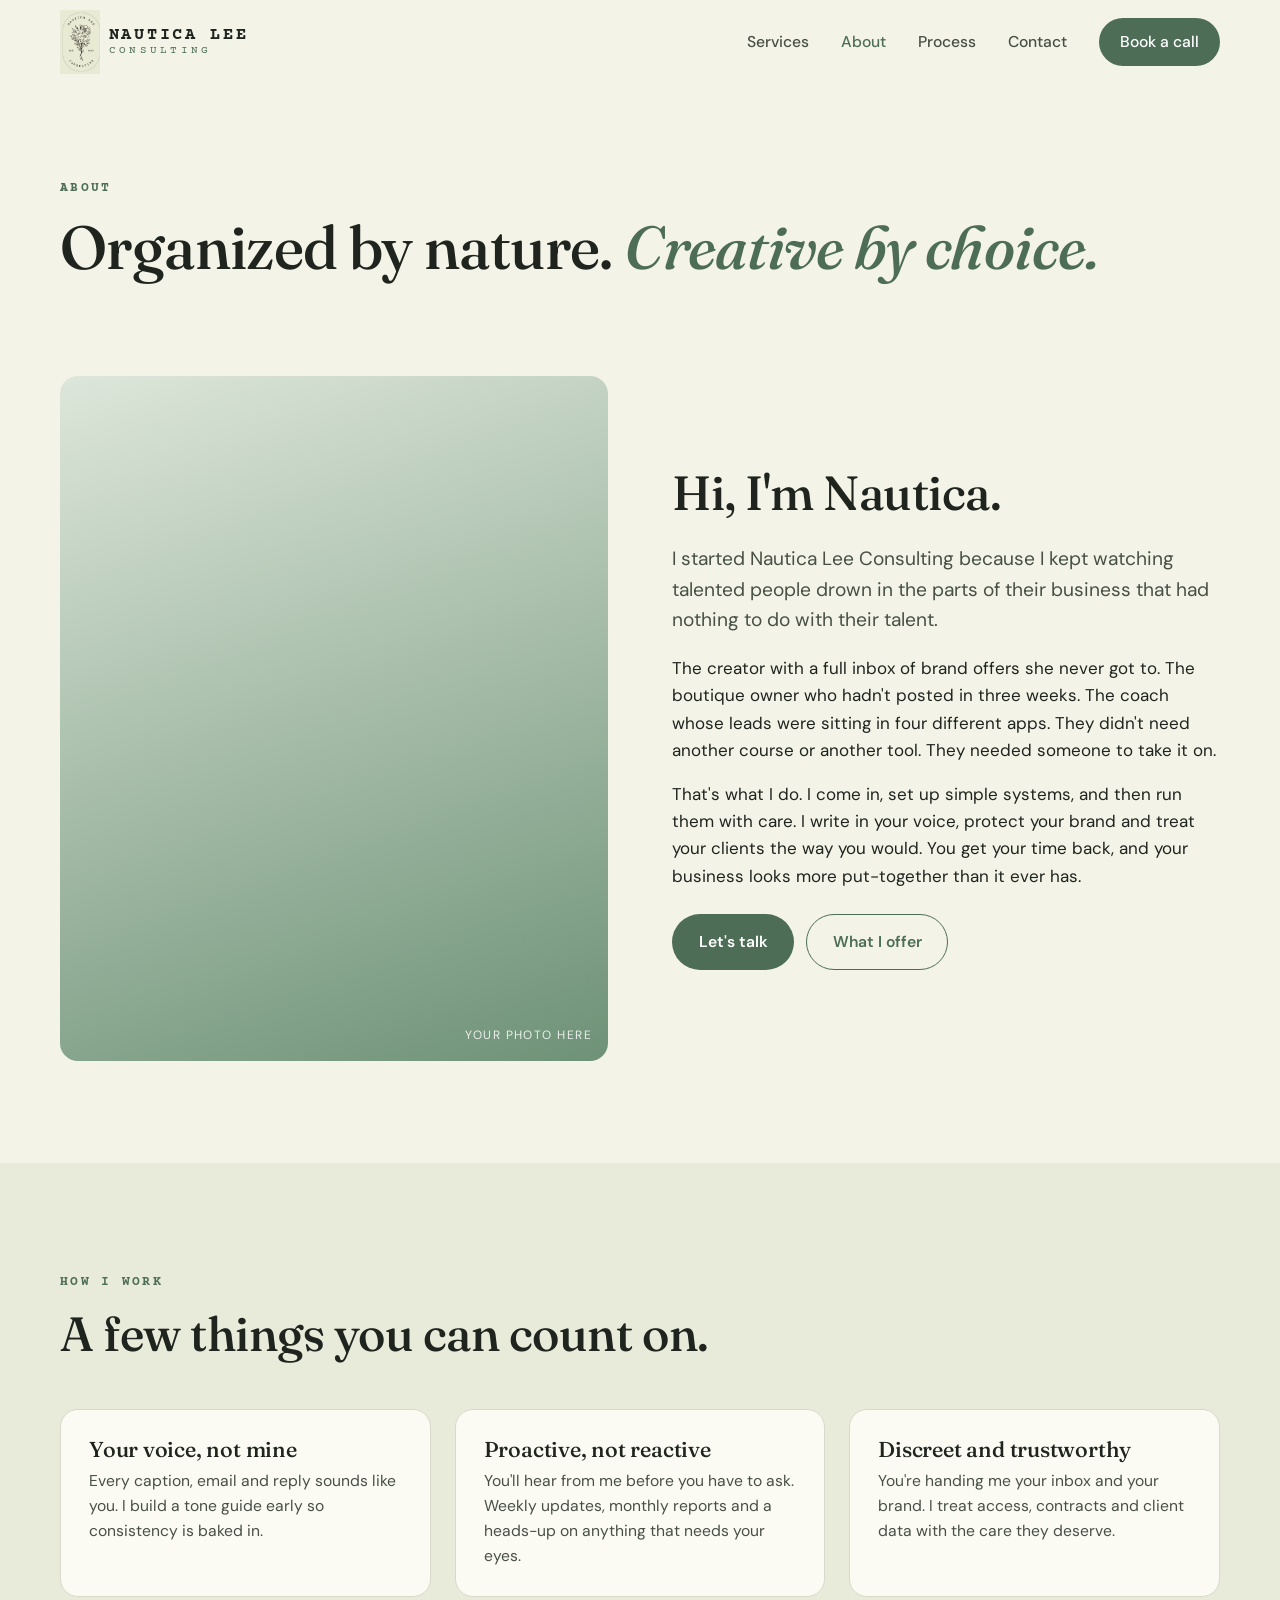
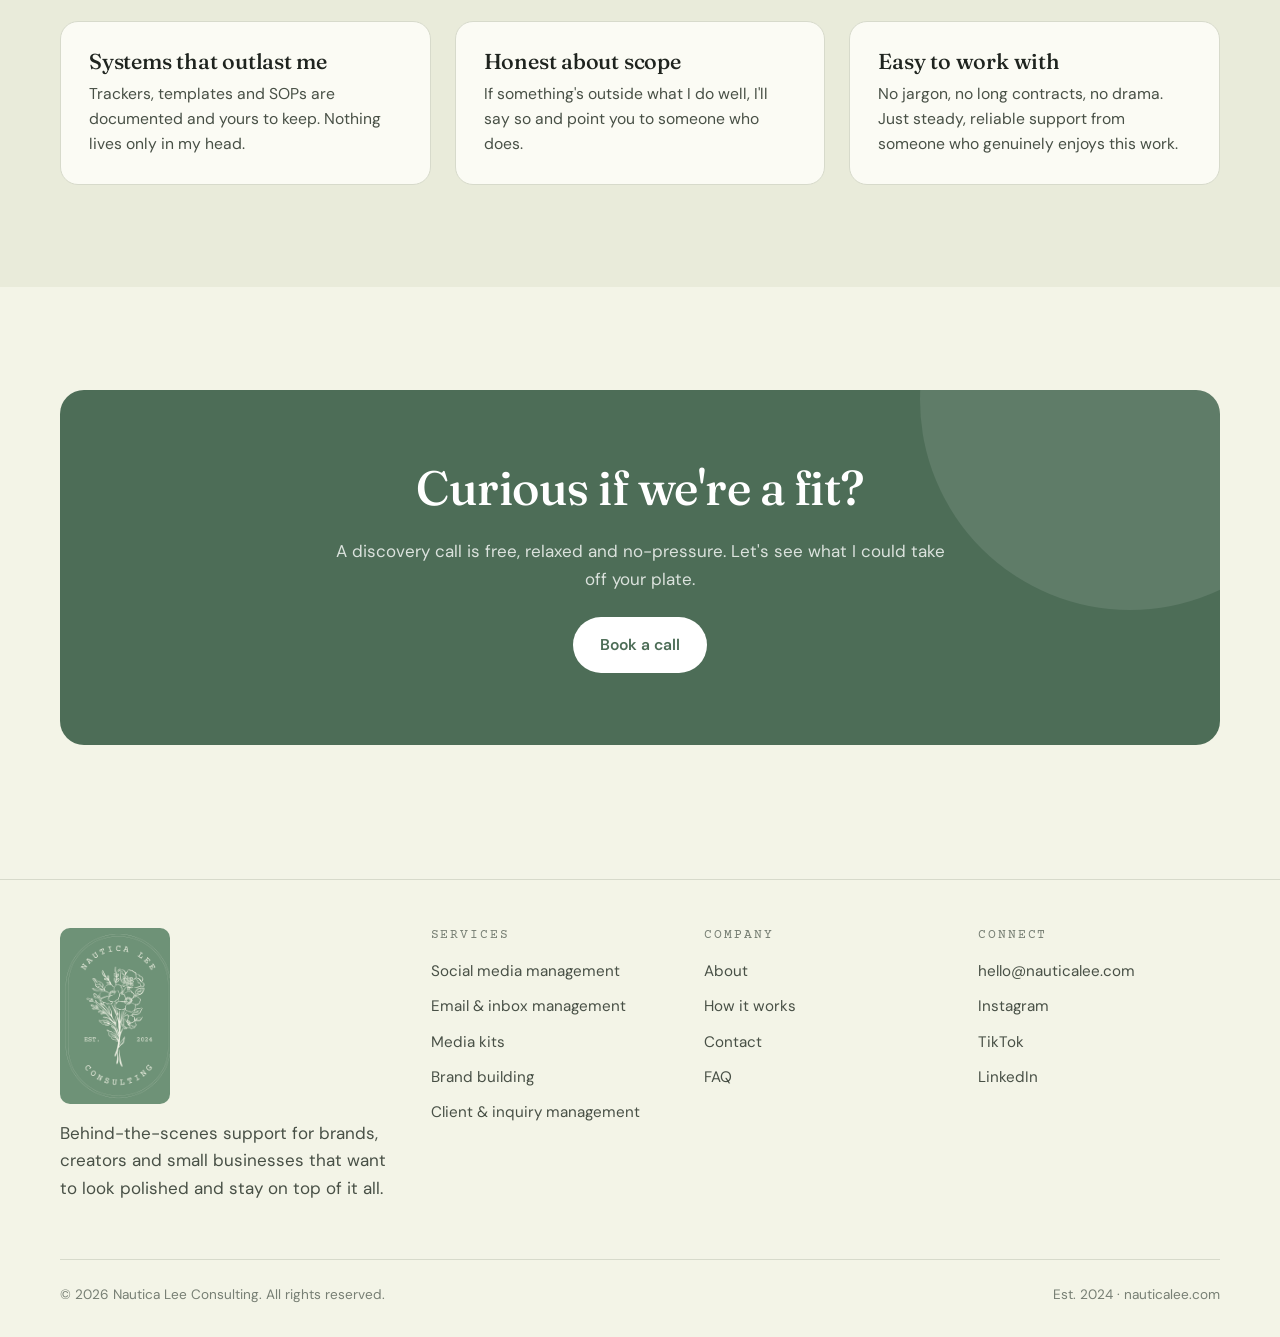
==== about.html @ ff3dcd59 "Build Nautica Lee Consulting marketing site Static four-page site (home, services, about, contact) f" ====
<!doctype html>
<html lang="en">
<head>
  <meta charset="utf-8">
  <meta name="viewport" content="width=device-width, initial-scale=1">
  <title>About Nautica | Nautica Lee Consulting</title>
  <meta name="description" content="Meet Nautica, the organized, creative partner behind Nautica Lee Consulting. Behind-the-scenes support for creators, talent and small businesses.">
  <link rel="canonical" href="https://nauticalee.com/about.html">
  <meta property="og:type" content="website">
  <meta property="og:site_name" content="Nautica Lee Consulting">
  <meta property="og:image" content="https://nauticalee.com/assets/brand/logo-sage.png">
  <meta property="og:title" content="About Nautica | Nautica Lee Consulting">
  <meta property="og:description" content="Meet Nautica, the organized, creative partner behind Nautica Lee Consulting. Behind-the-scenes support for creators, talent and small businesses.">
  <meta property="og:url" content="https://nauticalee.com/about.html">
  <meta name="theme-color" content="#6E9277">
  <link rel="icon" href="assets/favicon.png" type="image/png">
  <link rel="apple-touch-icon" href="assets/apple-touch-icon.png">
  <link rel="preconnect" href="https://fonts.googleapis.com">
  <link rel="preconnect" href="https://fonts.gstatic.com" crossorigin>
  <link href="https://fonts.googleapis.com/css2?family=Courier+Prime:wght@400;700&family=DM+Sans:ital,opsz,wght@0,9..40,400;0,9..40,500;0,9..40,600;1,9..40,400&family=Fraunces:ital,opsz,wght@0,9..144,400;0,9..144,500;0,9..144,600;1,9..144,400;1,9..144,500&display=swap" rel="stylesheet">
  <link rel="stylesheet" href="assets/styles.css">
</head>
<body>
<a class="visually-hidden" href="#main">Skip to content</a>
<header class="site-header">
  <div class="container nav">
    <a class="logo" href="index.html" aria-label="Nautica Lee Consulting home"><img class="logo-img" src="assets/brand/logo-cream-500.png" alt="" width="40" height="64"><span class="logo-text">Nautica Lee <small>Consulting</small></span></a>
    <button class="nav-toggle" aria-expanded="false" aria-controls="nav-links" aria-label="Toggle navigation"><span></span><span></span><span></span></button>
    <ul class="nav-links" id="nav-links">
      <li><a href="services.html" >Services</a></li>
      <li><a href="about.html" aria-current="page">About</a></li>
      <li><a href="index.html#process">Process</a></li>
      <li><a href="contact.html" >Contact</a></li>
      <li><a class="btn btn-primary" href="contact.html">Book a call</a></li>
    </ul>
  </div>
</header>
<main id="main">
<section class="page-hero">
  <div class="container">
    <span class="eyebrow">About</span>
    <h1>Organized by nature. <span class="italic">Creative by choice.</span></h1>
  </div>
</section>

<section class="section" style="padding-top:1rem">
  <div class="container split">
    <div class="portrait reveal"></div>
    <div class="reveal">
      <h2>Hi, I'm Nautica.</h2>
      <p class="lead">I started Nautica Lee Consulting because I kept watching talented people drown in the parts of their business that had nothing to do with their talent.</p>
      <p>The creator with a full inbox of brand offers she never got to. The boutique owner who hadn't posted in three weeks. The coach whose leads were sitting in four different apps. They didn't need another course or another tool. They needed someone to take it on.</p>
      <p>That's what I do. I come in, set up simple systems, and then run them with care. I write in your voice, protect your brand and treat your clients the way you would. You get your time back, and your business looks more put-together than it ever has.</p>
      <div class="btn-row" style="margin-top:1.5rem">
        <a class="btn btn-primary" href="contact.html">Let's talk</a>
        <a class="btn btn-outline" href="services.html">What I offer</a>
      </div>
    </div>
  </div>
</section>

<section class="section section-alt">
  <div class="container">
    <div class="section-head reveal">
      <span class="eyebrow">How I work</span>
      <h2>A few things you can count on.</h2>
    </div>
    <div class="grid grid-3">
      <div class="service reveal">
        <h3>Your voice, not mine</h3>
        <p>Every caption, email and reply sounds like you. I build a tone guide early so consistency is baked in.</p>
      </div>
      <div class="service reveal">
        <h3>Proactive, not reactive</h3>
        <p>You'll hear from me before you have to ask. Weekly updates, monthly reports and a heads-up on anything that needs your eyes.</p>
      </div>
      <div class="service reveal">
        <h3>Discreet and trustworthy</h3>
        <p>You're handing me your inbox and your brand. I treat access, contracts and client data with the care they deserve.</p>
      </div>
      <div class="service reveal">
        <h3>Systems that outlast me</h3>
        <p>Trackers, templates and SOPs are documented and yours to keep. Nothing lives only in my head.</p>
      </div>
      <div class="service reveal">
        <h3>Honest about scope</h3>
        <p>If something's outside what I do well, I'll say so and point you to someone who does.</p>
      </div>
      <div class="service reveal">
        <h3>Easy to work with</h3>
        <p>No jargon, no long contracts, no drama. Just steady, reliable support from someone who genuinely enjoys this work.</p>
      </div>
    </div>
  </div>
</section>

<section class="section">
  <div class="container">
    <div class="cta reveal">
      <h2>Curious if we're a fit?</h2>
      <p>A discovery call is free, relaxed and no-pressure. Let's see what I could take off your plate.</p>
      <div class="btn-row">
        <a class="btn btn-light" href="contact.html">Book a call</a>
      </div>
    </div>
  </div>
</section>
</main>
<footer class="site-footer">
  <div class="container">
    <div class="footer-grid">
      <div>
        <a class="logo logo-footer" href="index.html"><img class="logo-img-lg" src="assets/brand/logo-sage-500.png" alt="Nautica Lee Consulting, est. 2024" width="110" height="176"></a>
        <p class="footer-tagline">Behind-the-scenes support for brands, creators and small businesses that want to look polished and stay on top of it all.</p>
      </div>
      <div>
        <h4>Services</h4>
        <ul>
          <li><a href="services.html#social">Social media management</a></li>
          <li><a href="services.html#email">Email &amp; inbox management</a></li>
          <li><a href="services.html#mediakit">Media kits</a></li>
          <li><a href="services.html#brand">Brand building</a></li>
          <li><a href="services.html#clients">Client &amp; inquiry management</a></li>
        </ul>
      </div>
      <div>
        <h4>Company</h4>
        <ul>
          <li><a href="about.html">About</a></li>
          <li><a href="index.html#process">How it works</a></li>
          <li><a href="contact.html">Contact</a></li>
          <li><a href="contact.html#faq">FAQ</a></li>
        </ul>
      </div>
      <div>
        <h4>Connect</h4>
        <ul>
          <li><a href="mailto:hello@nauticalee.com">hello@nauticalee.com</a></li>
          <li><a href="https://instagram.com/" rel="noopener" target="_blank">Instagram</a></li>
          <li><a href="https://tiktok.com/" rel="noopener" target="_blank">TikTok</a></li>
          <li><a href="https://linkedin.com/" rel="noopener" target="_blank">LinkedIn</a></li>
        </ul>
      </div>
    </div>
    <div class="footer-bottom">
      <span>&copy; <span id="year">2026</span> Nautica Lee Consulting. All rights reserved.</span>
      <span>Est. 2024 &middot; nauticalee.com</span>
    </div>
  </div>
</footer>
<script src="assets/script.js"></script>
</body>
</html>
---- assets/styles.css ----
/* ==========================================================================
   Nauticalee — site styles
   Theme tokens live on :root. Alternate palettes are selectable with
   ?theme=navy or ?theme=blush (see script.js) for previewing.
   ========================================================================== */

:root {
  /* Sage theme (default) */
  /* Colors sampled from the Nautica Lee Consulting logo */
  --bg: #F3F4E7;            /* logo cream */
  --bg-alt: #E9EBDA;        /* deeper cream for bands */
  --surface: #FBFBF4;
  --ink: #1F241F;           /* soft black from the line art */
  --ink-soft: #485046;
  --muted: #777F74;
  --line: #D7DACB;

  --brand: #6E9277;         /* logo sage */
  --brand-deep: #4D6D57;    /* deep sage for text on light */
  --brand-tint: #DDE6DA;    /* sage wash */
  --accent: #B98A6B;        /* warm clay accent */
  --accent-tint: #F0E4D8;

  --radius: 18px;
  --radius-sm: 10px;
  --shadow: 0 10px 30px rgba(35, 39, 31, 0.08);
  --max: 1160px;

  --font-display: "Fraunces", Georgia, "Times New Roman", serif;
  --font-body: "DM Sans", system-ui, -apple-system, "Segoe UI", sans-serif;
  --font-mono: "Courier Prime", "Courier New", Courier, monospace; /* echoes the logo lettering */
}

:root[data-theme="navy"] {
  --bg: #F4F3EF;
  --bg-alt: #E8E7E1;
  --ink: #1C2230;
  --ink-soft: #3E4756;
  --muted: #727A88;
  --line: #D6D6D0;
  --brand: #3C5370;
  --brand-deep: #263A52;
  --brand-tint: #DFE5ED;
  --accent: #C9A46A;
  --accent-tint: #F3EAD7;
}

:root[data-theme="blush"] {
  --bg: #FAF5F1;
  --bg-alt: #F1E8E2;
  --ink: #2C2522;
  --ink-soft: #544843;
  --muted: #8A7D77;
  --line: #E2D7D0;
  --brand: #B98A7E;
  --brand-deep: #7E584E;
  --brand-tint: #F0E2DC;
  --accent: #6F8A7B;
  --accent-tint: #E1EAE4;
}

/* ---------- Base ---------- */
*, *::before, *::after { box-sizing: border-box; }
html { scroll-behavior: smooth; -webkit-text-size-adjust: 100%; }
body {
  margin: 0;
  font-family: var(--font-body);
  font-size: 17px;
  line-height: 1.6;
  color: var(--ink);
  background: var(--bg);
  -webkit-font-smoothing: antialiased;
}
img { max-width: 100%; display: block; }
a { color: inherit; }
h1, h2, h3, h4 {
  font-family: var(--font-display);
  font-weight: 500;
  line-height: 1.1;
  margin: 0 0 0.5em;
  letter-spacing: -0.01em;
}
h1 { font-size: clamp(2.6rem, 6vw, 4.6rem); }
h2 { font-size: clamp(2rem, 4vw, 3rem); }
h3 { font-size: 1.35rem; }
p { margin: 0 0 1em; }
.lead { font-size: 1.2rem; color: var(--ink-soft); max-width: 60ch; }
.eyebrow {
  display: inline-block;
  font-family: var(--font-mono);
  font-size: 0.8rem;
  letter-spacing: 0.18em;
  text-transform: uppercase;
  color: var(--brand-deep);
  font-weight: 600;
  margin-bottom: 1rem;
}
.container { width: min(var(--max), 100% - 2rem); margin-inline: auto; }
.section { padding: clamp(4rem, 8vw, 7rem) 0; }
.section-alt { background: var(--bg-alt); }
.section-head { max-width: 680px; margin-bottom: 3rem; }
.center { text-align: center; margin-inline: auto; }
.italic { font-style: italic; color: var(--brand-deep); }
.visually-hidden {
  position: absolute; width: 1px; height: 1px; padding: 0; margin: -1px;
  overflow: hidden; clip: rect(0,0,0,0); white-space: nowrap; border: 0;
}

/* ---------- Buttons ---------- */
.btn {
  display: inline-flex; align-items: center; gap: 0.5rem;
  padding: 0.9rem 1.6rem;
  border-radius: 999px;
  font-weight: 600;
  font-size: 0.98rem;
  text-decoration: none;
  border: 1.5px solid transparent;
  transition: transform 0.15s ease, background 0.2s ease, color 0.2s ease, border-color 0.2s ease;
  cursor: pointer;
  font-family: inherit;
}
.btn:hover { transform: translateY(-1px); }
.btn-primary { background: var(--brand-deep); color: #fff; }
.btn-primary:hover { background: var(--ink); }
.btn-outline { border-color: var(--brand-deep); color: var(--brand-deep); background: transparent; }
.btn-outline:hover { background: var(--brand-tint); }
.btn-light { background: #fff; color: var(--brand-deep); }
.btn-light:hover { background: var(--bg-alt); }
.btn-row { display: flex; flex-wrap: wrap; gap: 0.75rem; }

/* ---------- Header ---------- */
.site-header {
  position: sticky; top: 0; z-index: 50;
  background: color-mix(in srgb, var(--bg) 88%, transparent);
  backdrop-filter: blur(10px);
  border-bottom: 1px solid transparent;
  transition: border-color 0.2s ease;
}
.site-header.scrolled { border-bottom-color: var(--line); }
.nav {
  display: flex; align-items: center; justify-content: space-between;
  padding: 0.6rem 0;
}
.logo {
  font-family: var(--font-display);
  font-size: 1.55rem;
  font-weight: 600;
  letter-spacing: 0.01em;
  text-decoration: none;
  color: var(--ink);
  display: inline-flex; align-items: center; gap: 0.55rem;
}
.logo-img { width: 40px; height: 64px; object-fit: cover; flex: none; mix-blend-mode: multiply; }
.logo-text { font-family: var(--font-mono); font-size: 1.05rem; letter-spacing: 0.16em; text-transform: uppercase; font-weight: 700; line-height: 1.15; }
.logo-text small { display: block; font-size: 0.68rem; letter-spacing: 0.3em; font-weight: 400; color: var(--brand-deep); }
.logo-footer { display: block; margin-bottom: 1rem; }
.logo-img-lg { width: 110px; height: auto; border-radius: 10px; }
.logo-panel {
  background: var(--brand); border-radius: var(--radius); padding: 1.5rem;
  display: grid; place-items: center; box-shadow: var(--shadow);
}
.logo-panel img { width: min(100%, 360px); height: auto; border-radius: 8px; }
.nav-links { display: flex; align-items: center; gap: 2rem; list-style: none; margin: 0; padding: 0; }
.nav-links a {
  text-decoration: none; font-weight: 500; font-size: 0.98rem; color: var(--ink-soft);
}
.nav-links a:hover, .nav-links a[aria-current="page"] { color: var(--brand-deep); }
.nav-links .btn { padding: 0.65rem 1.25rem; color: #fff; }
.nav-toggle {
  display: none; background: none; border: 0; cursor: pointer; padding: 0.5rem;
}
.nav-toggle span {
  display: block; width: 24px; height: 2px; background: var(--ink); margin: 5px 0;
  transition: transform 0.2s ease, opacity 0.2s ease;
}

/* ---------- Hero ---------- */
.hero {
  padding: clamp(3.5rem, 9vw, 7.5rem) 0 clamp(3rem, 6vw, 5rem);
  position: relative; overflow: hidden;
}
.hero-grid {
  display: grid; grid-template-columns: 1.15fr 0.85fr; gap: 3rem; align-items: center;
}
.hero h1 { margin-bottom: 1.25rem; }
.hero .lead { margin-bottom: 2rem; }
.hero-note { font-size: 0.9rem; color: var(--muted); margin-top: 1.25rem; }

.hero-art { position: relative; aspect-ratio: 4 / 5; }
.hero-art .card {
  position: absolute; background: var(--surface); border-radius: var(--radius);
  box-shadow: var(--shadow); padding: 1.25rem 1.4rem; border: 1px solid var(--line);
}
.hero-art .blob {
  position: absolute; inset: 8% 6% 6% 10%;
  background: radial-gradient(circle at 30% 20%, var(--brand-tint), var(--brand) 80%);
  border-radius: 58% 42% 55% 45% / 48% 55% 45% 52%;
  opacity: 0.9;
}
.card-1 { top: 4%; right: 0; width: 64%; }
.card-2 { bottom: 32%; left: 0; width: 60%; }
.card-3 { bottom: 2%; right: 4%; width: 52%; }
.card .label { font-family: var(--font-mono); font-size: 0.74rem; letter-spacing: 0.14em; text-transform: uppercase; color: var(--muted); margin-bottom: 0.35rem; }
.card .big { font-family: var(--font-display); font-size: 1.9rem; line-height: 1; color: var(--brand-deep); }
.card .small { font-size: 0.86rem; color: var(--ink-soft); margin: 0.35rem 0 0; }
.card ul { margin: 0.5rem 0 0; padding-left: 1.1rem; font-size: 0.88rem; color: var(--ink-soft); }
.card li { margin-bottom: 0.2rem; }
.card .pill { display: inline-block; background: var(--accent-tint); color: var(--accent); font-size: 0.72rem; padding: 0.2rem 0.6rem; border-radius: 999px; font-weight: 600; }

/* ---------- Logo strip / trust ---------- */
.trust { padding: 1.5rem 0 0; }
.trust-row {
  display: flex; flex-wrap: wrap; gap: 0.75rem 2rem; align-items: center;
  color: var(--muted); font-size: 0.9rem; border-top: 1px solid var(--line); padding-top: 1.5rem;
}
.trust-row strong { color: var(--ink-soft); font-weight: 600; }

/* ---------- Services grid ---------- */
.grid { display: grid; gap: 1.5rem; }
.grid-3 { grid-template-columns: repeat(3, 1fr); }
.grid-2 { grid-template-columns: repeat(2, 1fr); }
.service {
  background: var(--surface); border: 1px solid var(--line); border-radius: var(--radius);
  padding: 1.75rem; transition: transform 0.2s ease, box-shadow 0.2s ease;
}
.service:hover { transform: translateY(-3px); box-shadow: var(--shadow); }
.service .icon {
  width: 46px; height: 46px; border-radius: 12px; background: var(--brand-tint);
  color: var(--brand-deep); display: grid; place-items: center; margin-bottom: 1.1rem;
}
.service .icon svg { width: 22px; height: 22px; }
.service h3 { margin-bottom: 0.4rem; }
.service p { color: var(--ink-soft); margin: 0; font-size: 0.98rem; }
.service ul { margin: 0.9rem 0 0; padding: 0; list-style: none; font-size: 0.92rem; color: var(--ink-soft); }
.service li { padding-left: 1.2rem; position: relative; margin-bottom: 0.3rem; }
.service li::before { content: ""; position: absolute; left: 0; top: 0.6em; width: 6px; height: 6px; border-radius: 50%; background: var(--brand); }

/* ---------- Split / about ---------- */
.split { display: grid; grid-template-columns: 1fr 1fr; gap: 4rem; align-items: center; }
.portrait {
  aspect-ratio: 4 / 5; border-radius: var(--radius);
  background:
    linear-gradient(160deg, var(--brand-tint) 0%, var(--brand) 100%);
  position: relative; overflow: hidden;
}
.portrait::after {
  content: "Your photo here"; position: absolute; inset: auto 1rem 1rem auto;
  font-size: 0.75rem; letter-spacing: 0.12em; text-transform: uppercase;
  color: #fff; opacity: 0.85;
}
.stats { display: grid; grid-template-columns: repeat(3, 1fr); gap: 1rem; margin-top: 2rem; }
.stat { border-top: 2px solid var(--brand); padding-top: 0.75rem; }
.stat b { display: block; font-family: var(--font-display); font-size: 1.9rem; color: var(--brand-deep); font-weight: 500; }
.stat span { font-size: 0.86rem; color: var(--muted); }

/* ---------- Process ---------- */
.steps { display: grid; grid-template-columns: repeat(4, 1fr); gap: 1.5rem; counter-reset: step; }
.step { position: relative; padding-top: 1rem; }
.step::before {
  counter-increment: step; content: "0" counter(step);
  font-family: var(--font-mono); font-size: 2.2rem; color: var(--brand); line-height: 1;
  display: block; margin-bottom: 0.75rem;
}
.step h3 { font-size: 1.2rem; }
.step p { color: var(--ink-soft); font-size: 0.96rem; margin: 0; }

/* ---------- Testimonials ---------- */
.quote {
  background: var(--surface); border-radius: var(--radius); padding: 2rem;
  border: 1px solid var(--line); display: flex; flex-direction: column; gap: 1.25rem;
}
.quote blockquote { margin: 0; font-family: var(--font-display); font-size: 1.3rem; line-height: 1.4; color: var(--ink); }
.quote cite { font-style: normal; font-size: 0.9rem; color: var(--muted); }
.quote cite b { display: block; color: var(--ink-soft); font-weight: 600; }

/* ---------- CTA band ---------- */
.cta {
  background: var(--brand-deep); color: #fff; border-radius: calc(var(--radius) + 6px);
  padding: clamp(2.5rem, 6vw, 4.5rem); text-align: center;
  position: relative; overflow: hidden;
}
.cta::before {
  content: ""; position: absolute; width: 420px; height: 420px; border-radius: 50%;
  background: color-mix(in srgb, #fff 10%, transparent); top: -200px; right: -120px;
}
.cta h2 { color: #fff; }
.cta p { color: color-mix(in srgb, #fff 80%, var(--brand-deep)); max-width: 52ch; margin-inline: auto; }
.cta .btn-row { justify-content: center; margin-top: 1.5rem; }

/* ---------- Page hero (inner pages) ---------- */
.page-hero { padding: clamp(3rem, 7vw, 5.5rem) 0 clamp(2rem, 4vw, 3rem); }
.page-hero h1 { font-size: clamp(2.4rem, 5vw, 3.8rem); }

/* ---------- Contact ---------- */
.contact-grid { display: grid; grid-template-columns: 0.9fr 1.1fr; gap: 3rem; }
.contact-card { background: var(--surface); border: 1px solid var(--line); border-radius: var(--radius); padding: 2rem; }
.form { display: grid; gap: 1.1rem; }
.form-row { display: grid; grid-template-columns: 1fr 1fr; gap: 1.1rem; }
label { display: block; font-size: 0.88rem; font-weight: 600; margin-bottom: 0.35rem; color: var(--ink-soft); }
input, select, textarea {
  width: 100%; padding: 0.85rem 1rem; border: 1px solid var(--line); border-radius: var(--radius-sm);
  font: inherit; font-size: 0.98rem; background: #fff; color: var(--ink);
}
input:focus, select:focus, textarea:focus { outline: 2px solid var(--brand); outline-offset: 1px; border-color: var(--brand); }
textarea { min-height: 150px; resize: vertical; }
.contact-list { list-style: none; margin: 1.5rem 0 0; padding: 0; display: grid; gap: 1rem; }
.contact-list li { display: flex; gap: 0.9rem; align-items: flex-start; }
.contact-list svg { width: 20px; height: 20px; color: var(--brand-deep); flex: none; margin-top: 0.2rem; }
.contact-list a { text-decoration: none; color: var(--brand-deep); font-weight: 500; }
.form-note { font-size: 0.85rem; color: var(--muted); margin: 0; }

/* ---------- FAQ ---------- */
.faq { display: grid; gap: 0.75rem; max-width: 760px; }
details { background: var(--surface); border: 1px solid var(--line); border-radius: var(--radius-sm); padding: 1rem 1.25rem; }
summary { cursor: pointer; font-weight: 600; list-style: none; display: flex; justify-content: space-between; align-items: center; }
summary::-webkit-details-marker { display: none; }
summary::after { content: "+"; font-size: 1.4rem; color: var(--brand); font-weight: 300; }
details[open] summary::after { content: "–"; }
details p { margin: 0.75rem 0 0; color: var(--ink-soft); font-size: 0.96rem; }

/* ---------- Footer ---------- */
.site-footer { border-top: 1px solid var(--line); padding: 3rem 0 2rem; margin-top: 2rem; }
.footer-grid { display: grid; grid-template-columns: 1.4fr 1fr 1fr 1fr; gap: 2rem; margin-bottom: 2.5rem; }
.site-footer h4 { font-family: var(--font-mono); font-size: 0.84rem; letter-spacing: 0.14em; text-transform: uppercase; color: var(--muted); margin-bottom: 0.9rem; }
.site-footer ul { list-style: none; margin: 0; padding: 0; display: grid; gap: 0.5rem; }
.site-footer a { text-decoration: none; color: var(--ink-soft); font-size: 0.95rem; }
.site-footer a:hover { color: var(--brand-deep); }
.footer-tagline { color: var(--ink-soft); max-width: 36ch; }
.footer-bottom { display: flex; flex-wrap: wrap; gap: 1rem; justify-content: space-between; font-size: 0.85rem; color: var(--muted); border-top: 1px solid var(--line); padding-top: 1.5rem; }

/* ---------- Reveal on scroll ---------- */
.reveal { opacity: 0; transform: translateY(14px); transition: opacity 0.6s ease, transform 0.6s ease; }
.reveal.in { opacity: 1; transform: none; }
@media (prefers-reduced-motion: reduce) {
  .reveal { opacity: 1; transform: none; transition: none; }
  html { scroll-behavior: auto; }
}

/* ---------- Responsive ---------- */
@media (max-width: 960px) {
  .grid-3 { grid-template-columns: repeat(2, 1fr); }
  .steps { grid-template-columns: repeat(2, 1fr); }
  .footer-grid { grid-template-columns: 1fr 1fr; }
  .hero-grid { grid-template-columns: 1fr; }
  .hero-art { max-width: 420px; margin-inline: auto; aspect-ratio: 1; }
  .split, .contact-grid { grid-template-columns: 1fr; gap: 2.5rem; }
  .portrait { max-width: 420px; }
}
@media (max-width: 720px) {
  body { font-size: 16px; }
  .nav-toggle { display: block; }
  .nav-links {
    position: absolute; left: 0; right: 0; top: 100%;
    background: var(--bg); border-bottom: 1px solid var(--line);
    flex-direction: column; align-items: flex-start; gap: 0;
    padding: 0.5rem 1rem 1.25rem; display: none;
  }
  .nav-links.open { display: flex; }
  .nav-links li { width: 100%; }
  .nav-links a { display: block; padding: 0.8rem 0; font-size: 1.05rem; }
  .nav-links .btn { display: inline-flex; margin-top: 0.5rem; }
  .nav-toggle[aria-expanded="true"] span:nth-child(1) { transform: translateY(7px) rotate(45deg); }
  .nav-toggle[aria-expanded="true"] span:nth-child(2) { opacity: 0; }
  .nav-toggle[aria-expanded="true"] span:nth-child(3) { transform: translateY(-7px) rotate(-45deg); }
  .grid-3, .grid-2, .steps { grid-template-columns: 1fr; }
  .form-row { grid-template-columns: 1fr; }
  .stats { grid-template-columns: repeat(3, 1fr); gap: 0.5rem; }
  .stat b { font-size: 1.5rem; }
  .footer-grid { grid-template-columns: 1fr; }
  .hero-art { aspect-ratio: auto; display: grid; gap: 0.75rem; max-width: none; }
  .hero-art .blob { display: none; }
  .hero-art .card { position: static; width: auto; padding: 1rem 1.2rem; }
  .card .big { font-size: 1.5rem; }
}
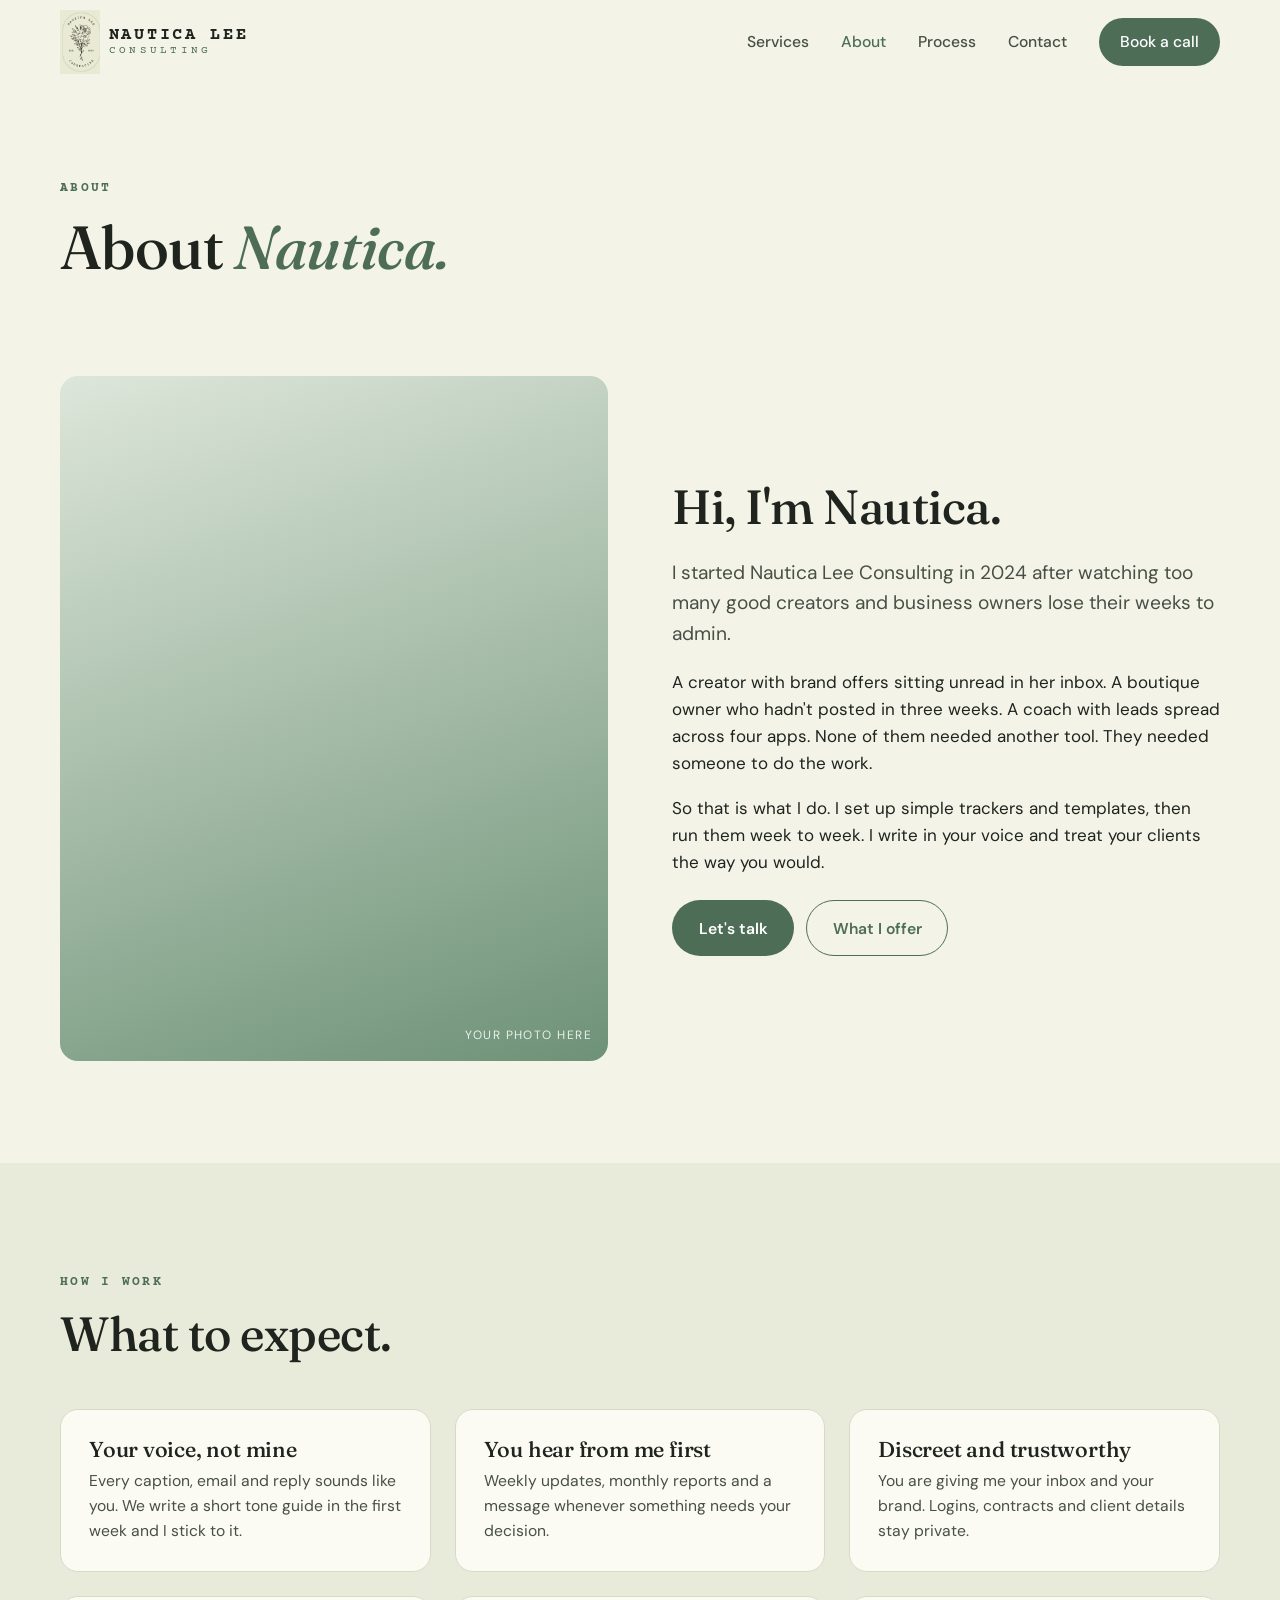
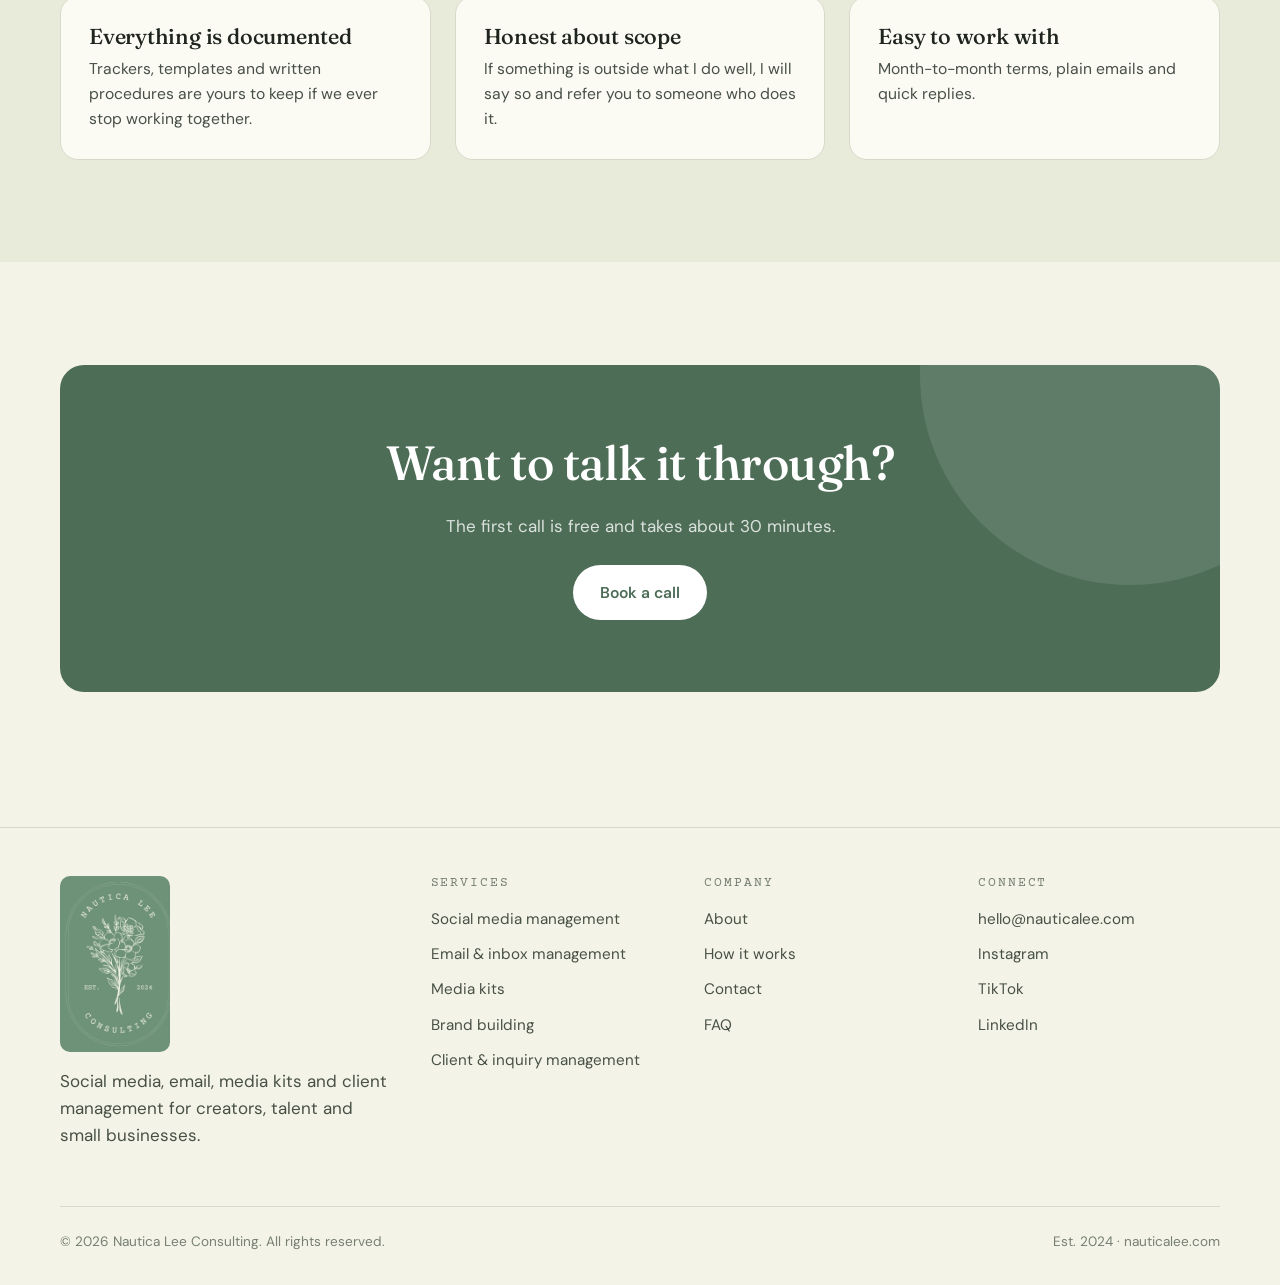
==== commit bd1bf4b0: "Rewrite site copy in plain language Replace stock marketing phrasing with specific, direct wording a" ====
--- a/about.html
+++ b/about.html
@@ -4,13 +4,13 @@
   <meta charset="utf-8">
   <meta name="viewport" content="width=device-width, initial-scale=1">
   <title>About Nautica | Nautica Lee Consulting</title>
-  <meta name="description" content="Meet Nautica, the organized, creative partner behind Nautica Lee Consulting. Behind-the-scenes support for creators, talent and small businesses.">
+  <meta name="description" content="About Nautica, founder of Nautica Lee Consulting. Social media, email and client management for creators, talent and small businesses.">
   <link rel="canonical" href="https://nauticalee.com/about.html">
   <meta property="og:type" content="website">
   <meta property="og:site_name" content="Nautica Lee Consulting">
   <meta property="og:image" content="https://nauticalee.com/assets/brand/logo-sage.png">
   <meta property="og:title" content="About Nautica | Nautica Lee Consulting">
-  <meta property="og:description" content="Meet Nautica, the organized, creative partner behind Nautica Lee Consulting. Behind-the-scenes support for creators, talent and small businesses.">
+  <meta property="og:description" content="About Nautica, founder of Nautica Lee Consulting. Social media, email and client management for creators, talent and small businesses.">
   <meta property="og:url" content="https://nauticalee.com/about.html">
   <meta name="theme-color" content="#6E9277">
   <link rel="icon" href="assets/favicon.png" type="image/png">
@@ -39,7 +39,7 @@
 <section class="page-hero">
   <div class="container">
     <span class="eyebrow">About</span>
-    <h1>Organized by nature. <span class="italic">Creative by choice.</span></h1>
+    <h1>About <span class="italic">Nautica.</span></h1>
   </div>
 </section>
 
@@ -48,9 +48,9 @@
     <div class="portrait reveal"></div>
     <div class="reveal">
       <h2>Hi, I'm Nautica.</h2>
-      <p class="lead">I started Nautica Lee Consulting because I kept watching talented people drown in the parts of their business that had nothing to do with their talent.</p>
-      <p>The creator with a full inbox of brand offers she never got to. The boutique owner who hadn't posted in three weeks. The coach whose leads were sitting in four different apps. They didn't need another course or another tool. They needed someone to take it on.</p>
-      <p>That's what I do. I come in, set up simple systems, and then run them with care. I write in your voice, protect your brand and treat your clients the way you would. You get your time back, and your business looks more put-together than it ever has.</p>
+      <p class="lead">I started Nautica Lee Consulting in 2024 after watching too many good creators and business owners lose their weeks to admin.</p>
+      <p>A creator with brand offers sitting unread in her inbox. A boutique owner who hadn't posted in three weeks. A coach with leads spread across four apps. None of them needed another tool. They needed someone to do the work.</p>
+      <p>So that is what I do. I set up simple trackers and templates, then run them week to week. I write in your voice and treat your clients the way you would.</p>
       <div class="btn-row" style="margin-top:1.5rem">
         <a class="btn btn-primary" href="contact.html">Let's talk</a>
         <a class="btn btn-outline" href="services.html">What I offer</a>
@@ -63,32 +63,32 @@
   <div class="container">
     <div class="section-head reveal">
       <span class="eyebrow">How I work</span>
-      <h2>A few things you can count on.</h2>
+      <h2>What to expect.</h2>
     </div>
     <div class="grid grid-3">
       <div class="service reveal">
         <h3>Your voice, not mine</h3>
-        <p>Every caption, email and reply sounds like you. I build a tone guide early so consistency is baked in.</p>
+        <p>Every caption, email and reply sounds like you. We write a short tone guide in the first week and I stick to it.</p>
       </div>
       <div class="service reveal">
-        <h3>Proactive, not reactive</h3>
-        <p>You'll hear from me before you have to ask. Weekly updates, monthly reports and a heads-up on anything that needs your eyes.</p>
+        <h3>You hear from me first</h3>
+        <p>Weekly updates, monthly reports and a message whenever something needs your decision.</p>
       </div>
       <div class="service reveal">
         <h3>Discreet and trustworthy</h3>
-        <p>You're handing me your inbox and your brand. I treat access, contracts and client data with the care they deserve.</p>
+        <p>You are giving me your inbox and your brand. Logins, contracts and client details stay private.</p>
       </div>
       <div class="service reveal">
-        <h3>Systems that outlast me</h3>
-        <p>Trackers, templates and SOPs are documented and yours to keep. Nothing lives only in my head.</p>
+        <h3>Everything is documented</h3>
+        <p>Trackers, templates and written procedures are yours to keep if we ever stop working together.</p>
       </div>
       <div class="service reveal">
         <h3>Honest about scope</h3>
-        <p>If something's outside what I do well, I'll say so and point you to someone who does.</p>
+        <p>If something is outside what I do well, I will say so and refer you to someone who does it.</p>
       </div>
       <div class="service reveal">
         <h3>Easy to work with</h3>
-        <p>No jargon, no long contracts, no drama. Just steady, reliable support from someone who genuinely enjoys this work.</p>
+        <p>Month-to-month terms, plain emails and quick replies.</p>
       </div>
     </div>
   </div>
@@ -97,8 +97,8 @@
 <section class="section">
   <div class="container">
     <div class="cta reveal">
-      <h2>Curious if we're a fit?</h2>
-      <p>A discovery call is free, relaxed and no-pressure. Let's see what I could take off your plate.</p>
+      <h2>Want to talk it through?</h2>
+      <p>The first call is free and takes about 30 minutes.</p>
       <div class="btn-row">
         <a class="btn btn-light" href="contact.html">Book a call</a>
       </div>
@@ -111,7 +111,7 @@
     <div class="footer-grid">
       <div>
         <a class="logo logo-footer" href="index.html"><img class="logo-img-lg" src="assets/brand/logo-sage-500.png" alt="Nautica Lee Consulting, est. 2024" width="110" height="176"></a>
-        <p class="footer-tagline">Behind-the-scenes support for brands, creators and small businesses that want to look polished and stay on top of it all.</p>
+        <p class="footer-tagline">Social media, email, media kits and client management for creators, talent and small businesses.</p>
       </div>
       <div>
         <h4>Services</h4>
--- a/assets/styles.css
+++ b/assets/styles.css
@@ -1,5 +1,5 @@
 /* ==========================================================================
-   Nauticalee — site styles
+   Nautica Lee Consulting site styles
    Theme tokens live on :root. Alternate palettes are selectable with
    ?theme=navy or ?theme=blush (see script.js) for previewing.
    ========================================================================== */
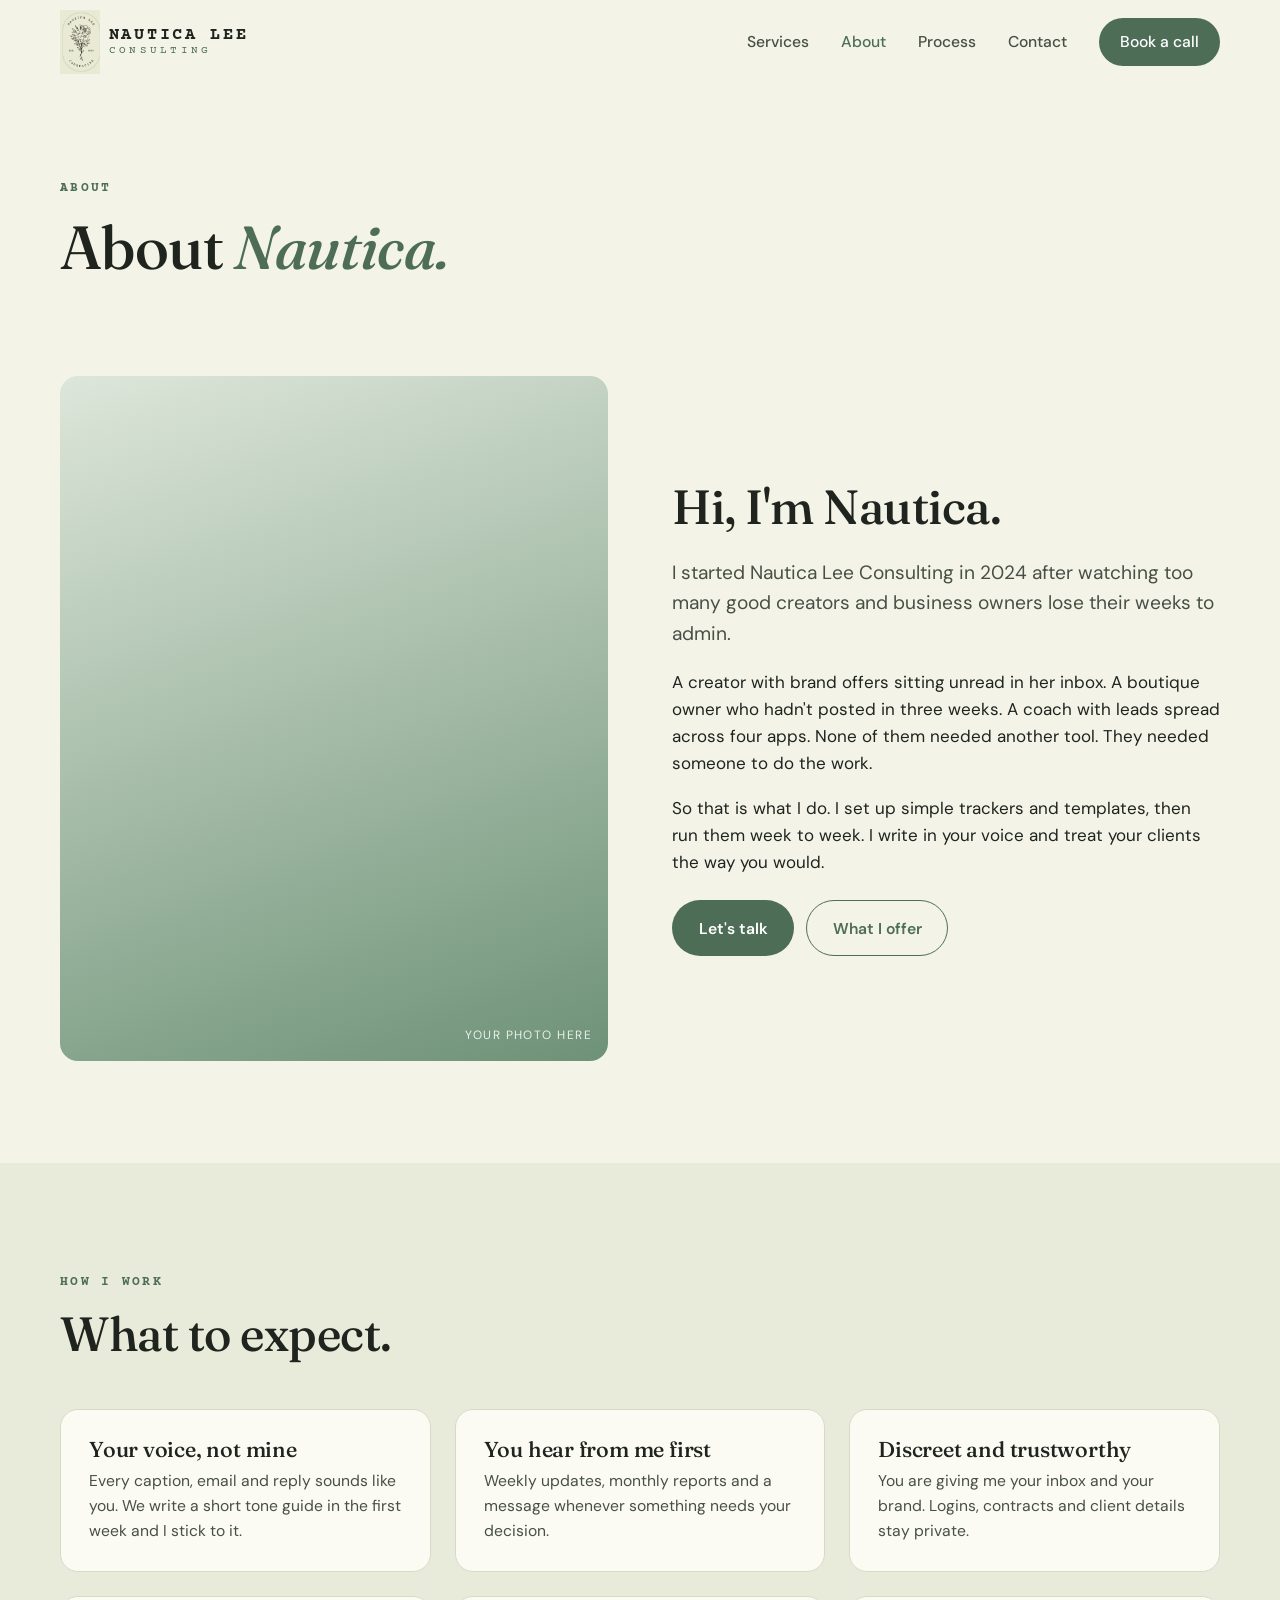
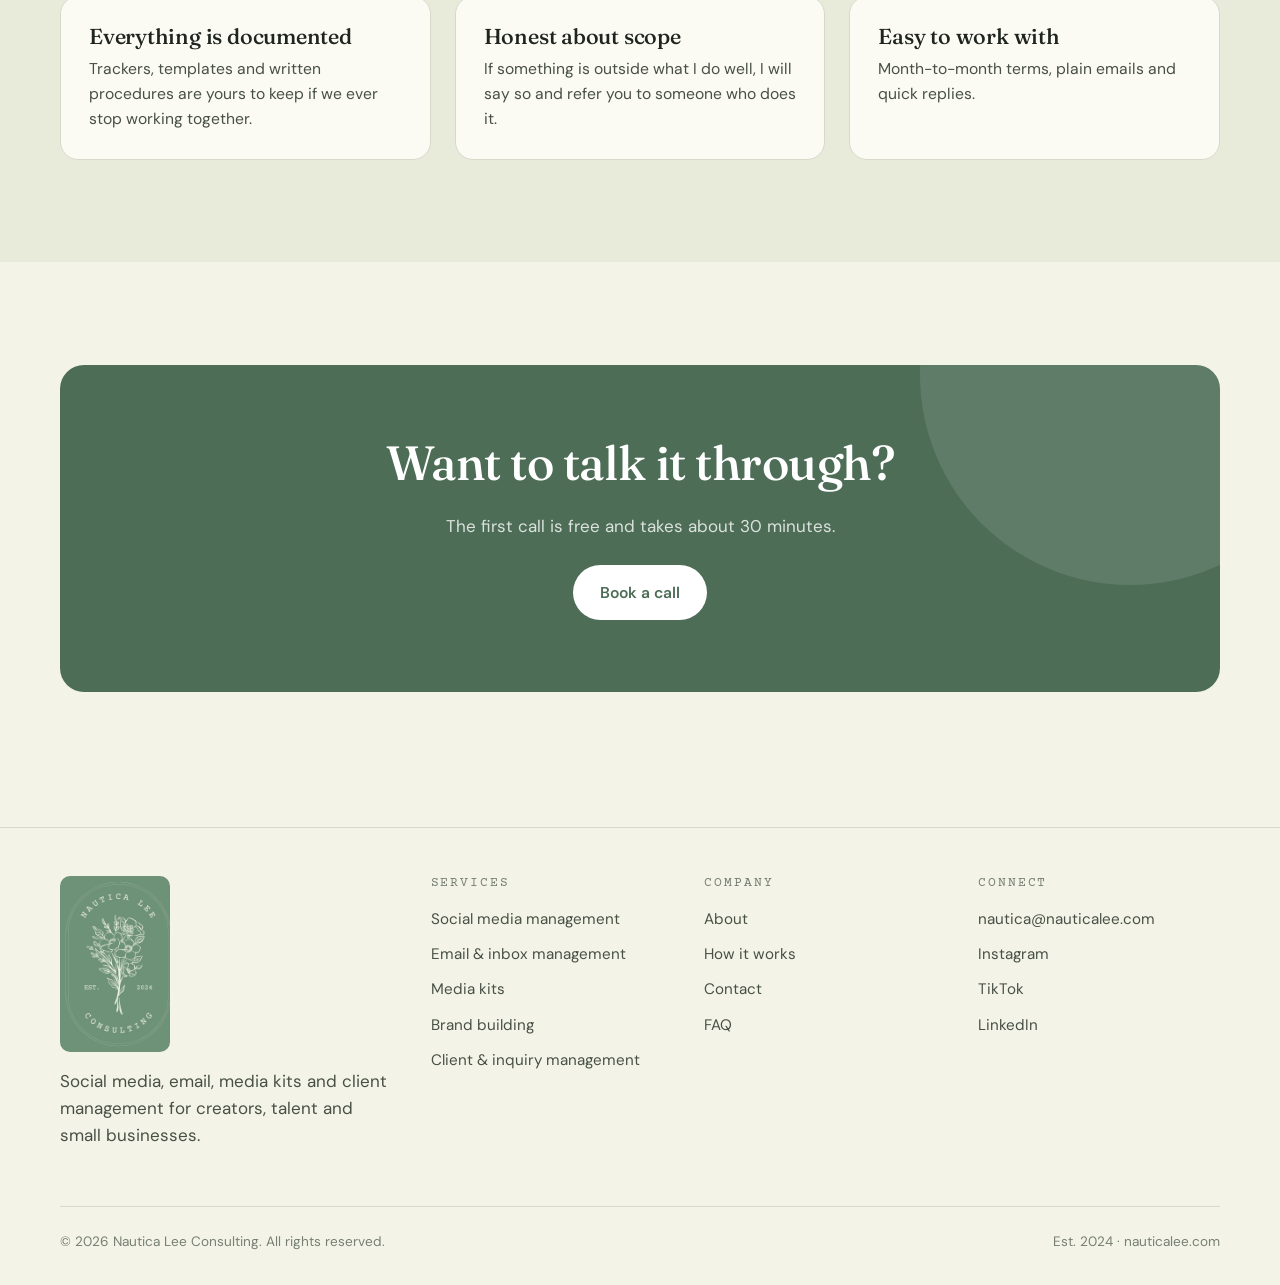
==== commit 0ae4a10e: "Use nautica@nauticalee.com as the contact address Co-Authored-By: Claude Fable 5.1 <noreply@anthropi" ====
--- a/about.html
+++ b/about.html
@@ -135,7 +135,7 @@
       <div>
         <h4>Connect</h4>
         <ul>
-          <li><a href="mailto:hello@nauticalee.com">hello@nauticalee.com</a></li>
+          <li><a href="mailto:nautica@nauticalee.com">nautica@nauticalee.com</a></li>
           <li><a href="https://instagram.com/" rel="noopener" target="_blank">Instagram</a></li>
           <li><a href="https://tiktok.com/" rel="noopener" target="_blank">TikTok</a></li>
           <li><a href="https://linkedin.com/" rel="noopener" target="_blank">LinkedIn</a></li>
